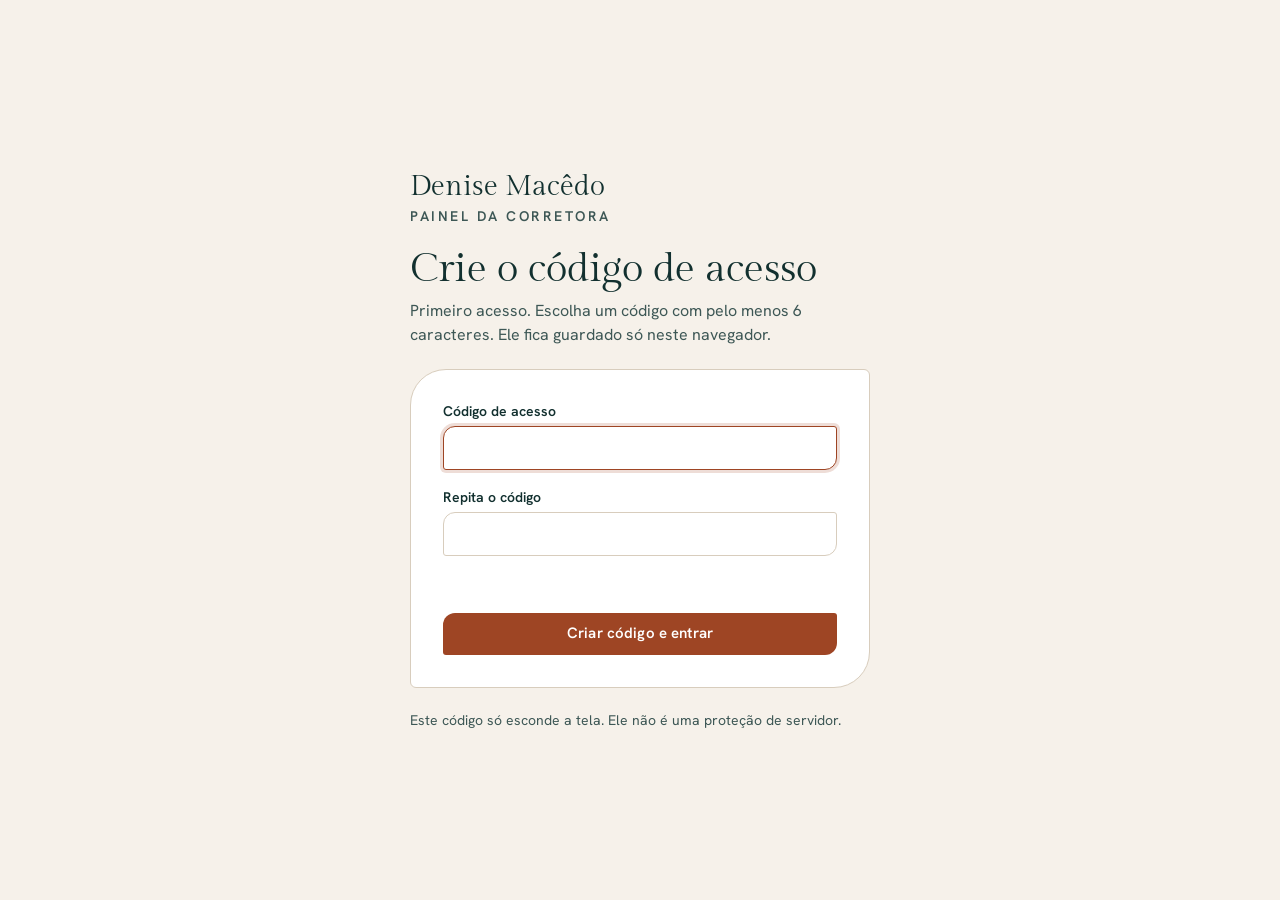
==== site/admin.html @ f6993346 "Landing page e painel da corretora Denise Macêdo (MVP) Landing page em HTML, CSS e JavaScript puros," ====
<!doctype html>
<html lang="pt-BR">
<head>
<meta charset="utf-8">
<meta name="viewport" content="width=device-width, initial-scale=1">
<title>Painel – Denise Macêdo</title>
<meta name="robots" content="noindex, nofollow">
<meta name="theme-color" content="#12302F">
<link rel="icon" href="data:image/svg+xml,%3Csvg xmlns='http://www.w3.org/2000/svg' viewBox='0 0 64 64'%3E%3Cpath d='M8 8h40a8 8 0 0 1 8 8v40H16a8 8 0 0 1-8-8z' fill='%239E4524'/%3E%3Cpath d='M22 44V20h10c8 0 12 4 12 12s-4 12-12 12z' fill='%23F6F1EA'/%3E%3C/svg%3E">
<link rel="preconnect" href="https://fonts.googleapis.com">
<link rel="preconnect" href="https://fonts.gstatic.com" crossorigin>
<link href="https://fonts.googleapis.com/css2?family=Gilda+Display&family=Hanken+Grotesk:wght@400;500;600;700&display=swap" rel="stylesheet">
<link rel="stylesheet" href="css/styles.css">
<link rel="stylesheet" href="css/admin.css">
</head>
<body class="admin">

<!-- Tela de acesso -->
<main class="acesso" id="acesso" hidden>
  <div class="acesso__in">
    <a class="marca" href="index.html" aria-label="Ir ao site"><b>Denise Macêdo</b><small>Painel da corretora</small></a>
    <div>
      <h1 id="acesso-titulo">Entrar no painel</h1>
      <p class="acesso__txt" id="acesso-texto" style="margin-top:8px">Digite o código de acesso para ver contatos, acessos e links.</p>
    </div>
    <form id="form-acesso" novalidate>
      <div class="campo">
        <label for="codigo">Código de acesso</label>
        <input class="ctl" id="codigo" type="password" autocomplete="current-password" required>
      </div>
      <div class="campo" id="campo-confirma" hidden>
        <label for="codigo2">Repita o código</label>
        <input class="ctl" id="codigo2" type="password" autocomplete="new-password">
      </div>
      <p class="erro-msg" id="acesso-erro" role="alert"></p>
      <button class="btn btn--marca" type="submit" id="acesso-btn">Entrar</button>
    </form>
    <small>Este código só esconde a tela. Ele não é uma proteção de servidor.</small>
  </div>
</main>

<!-- Painel -->
<div class="shell" id="app" hidden>
  <aside class="lateral">
    <a class="marca" href="index.html" aria-label="Ir ao site"><b>Denise Macêdo</b><small>Painel da corretora</small></a>

    <nav class="nav-admin" role="tablist" aria-label="Seções do painel">
      <button role="tab" id="tab-contatos" aria-controls="aba-contatos" aria-selected="true" type="button">
        <svg width="20" height="20" viewBox="0 0 24 24" fill="none" stroke="currentColor" stroke-width="2" stroke-linecap="round" stroke-linejoin="round" aria-hidden="true"><path d="M16 21v-2a4 4 0 0 0-4-4H6a4 4 0 0 0-4 4v2"/><circle cx="9" cy="7" r="4"/><path d="M22 21v-2a4 4 0 0 0-3-3.9"/><path d="M16 3.1a4 4 0 0 1 0 7.8"/></svg>
        <span>Contatos</span><span class="selo" id="selo-novos" hidden>0</span>
      </button>
      <button role="tab" id="tab-acessos" aria-controls="aba-acessos" aria-selected="false" tabindex="-1" type="button">
        <svg width="20" height="20" viewBox="0 0 24 24" fill="none" stroke="currentColor" stroke-width="2" stroke-linecap="round" stroke-linejoin="round" aria-hidden="true"><path d="M5 20V11"/><path d="M12 20V4"/><path d="M19 20v-6"/></svg>
        <span>Acessos</span>
      </button>
      <button role="tab" id="tab-links" aria-controls="aba-links" aria-selected="false" tabindex="-1" type="button">
        <svg width="20" height="20" viewBox="0 0 24 24" fill="none" stroke="currentColor" stroke-width="2" stroke-linecap="round" stroke-linejoin="round" aria-hidden="true"><path d="M10 13a5 5 0 0 0 7.5.5l3-3a5 5 0 0 0-7-7l-1.7 1.7"/><path d="M14 11a5 5 0 0 0-7.5-.5l-3 3a5 5 0 0 0 7 7l1.7-1.7"/></svg>
        <span>Links</span>
      </button>
    </nav>

    <div class="lateral__rodape">
      <a href="index.html">Ver o site</a>
      <button type="button" id="btn-sair">Sair</button>
    </div>
  </aside>

  <main class="principal">

    <!-- CONTATOS -->
    <div class="aba" id="aba-contatos" role="tabpanel" aria-labelledby="tab-contatos">
      <header class="pag-cab">
        <div>
          <h1>Contatos</h1>
          <p class="sub" id="ct-sub" aria-live="polite"></p>
        </div>
        <details class="menu-acoes">
          <summary class="btn btn--fantasma">Mais ações <svg width="16" height="16" viewBox="0 0 24 24" fill="none" stroke="currentColor" stroke-width="2.4" stroke-linecap="round" stroke-linejoin="round" aria-hidden="true"><path d="M6 9l6 6 6-6"/></svg></summary>
          <div class="menu-acoes__lista">
            <small>Levar os contatos</small>
            <button type="button" id="btn-csv">Exportar para planilha (CSV)</button>
            <button type="button" id="btn-json">Fazer backup (JSON)</button>
            <button type="button" id="btn-importar">Importar backup</button>
            <input type="file" id="arquivo" accept="application/json,.json" hidden>
            <hr>
            <small>Dados de exemplo</small>
            <button type="button" id="btn-exemplos">Carregar exemplos</button>
            <button type="button" id="btn-apagar-exemplos" hidden>Apagar exemplos</button>
            <hr>
            <button type="button" id="btn-limpar" class="perigo">Apagar todos os contatos</button>
          </div>
        </details>
      </header>

      <div class="atencao" id="atencao" hidden>
        <p id="atencao-texto"></p>
        <button class="btn btn--marca btn--mini" type="button" id="atencao-btn">Ver novos</button>
      </div>

      <div class="chips" id="chips" role="group" aria-label="Filtrar por status"></div>

      <div class="ferramentas">
        <input class="ctl busca" id="busca" type="search" placeholder="Buscar por nome ou WhatsApp" aria-label="Buscar contato">
        <select class="ctl" id="f-plano" aria-label="Filtrar por interesse"></select>
        <span class="total" id="total-lista" aria-live="polite"></span>
      </div>

      <section class="tabela" aria-label="Lista de contatos">
        <div class="tabela__cab" aria-hidden="true"><span>Contato</span><span>Interesse</span><span>Status</span><span>Recebido</span><span></span></div>
        <div id="lista"></div>
      </section>
    </div>

    <!-- ACESSOS -->
    <div class="aba" id="aba-acessos" role="tabpanel" aria-labelledby="tab-acessos" hidden>
      <header class="pag-cab">
        <div>
          <h1>Acessos</h1>
          <p class="sub">O que as pessoas fazem no site, sem identificar ninguém.</p>
        </div>
        <details class="menu-acoes">
          <summary class="btn btn--fantasma">Mais ações <svg width="16" height="16" viewBox="0 0 24 24" fill="none" stroke="currentColor" stroke-width="2.4" stroke-linecap="round" stroke-linejoin="round" aria-hidden="true"><path d="M6 9l6 6 6-6"/></svg></summary>
          <div class="menu-acoes__lista">
            <small>Dados de exemplo</small>
            <button type="button" id="ac-exemplos">Carregar exemplos (30 dias)</button>
            <button type="button" id="ac-apagar-exemplos" hidden>Apagar exemplos</button>
            <hr>
            <small>Neste aparelho</small>
            <button type="button" id="ac-notrack" aria-pressed="false"></button>
            <button type="button" id="ac-apagar" class="perigo">Apagar dados de acesso</button>
          </div>
        </details>
      </header>

      <div class="nota-lista" id="ac-aviso" hidden></div>

      <div class="segmentado" role="group" aria-label="Período">
        <button type="button" data-dias="1" aria-pressed="false">Hoje</button>
        <button type="button" data-dias="7" aria-pressed="false">7 dias</button>
        <button type="button" data-dias="30" aria-pressed="true">30 dias</button>
        <button type="button" data-dias="0" aria-pressed="false">Tudo</button>
      </div>

      <dl class="kpis" aria-label="Resumo de acessos">
        <div class="kpi"><dt>Visitas</dt><dd id="ac-visitas">0</dd><p class="kpi__nota" id="ac-visitas-nota"></p></div>
        <div class="kpi"><dt>Visitantes</dt><dd id="ac-unicos">0</dd><p class="kpi__nota" id="ac-unicos-nota"></p></div>
        <div class="kpi kpi--foco"><dt>Chegaram ao contato</dt><dd id="ac-conversao">0%</dd><p class="kpi__nota" id="ac-conversao-nota"></p></div>
        <div class="kpi"><dt>Cliques no WhatsApp</dt><dd id="ac-zap">0</dd><p class="kpi__nota" id="ac-zap-nota"></p></div>
      </dl>

      <section class="insights" aria-labelledby="h-insights">
        <h2 id="h-insights">O que os números dizem</h2>
        <p class="aviso-amostra" id="ac-amostra" hidden></p>
        <ol id="ac-insights"></ol>
      </section>

      <div class="grade-ac">
        <section class="bloco" aria-labelledby="h-prod"><h3 id="h-prod">Interesse por produto</h3><p class="nota">Cliques em “Pedir cotação” e pedidos pelo formulário.</p><div class="barras" id="ac-produtos"></div></section>
        <section class="bloco" aria-labelledby="h-func"><h3 id="h-func">Até onde as pessoas rolam</h3><p class="nota">Das visitas, quantas viram cada seção.</p><div class="barras" id="ac-funil"></div></section>
        <section class="bloco" aria-labelledby="h-bot"><h3 id="h-bot">Botões mais clicados</h3><div class="barras" id="ac-botoes"></div></section>
        <section class="bloco" aria-labelledby="h-faq"><h3 id="h-faq">Dúvidas mais abertas</h3><div class="barras" id="ac-faq"></div></section>
        <section class="bloco bloco--largo" aria-labelledby="h-camp"><h3 id="h-camp">Campanhas e links rastreados</h3><p class="nota">Visitas por link com <code>utm_campaign</code> (bio, stories, status…) e quantas chegaram ao contato.</p><div class="barras" id="ac-campanhas"></div></section>
        <section class="bloco" aria-labelledby="h-orig"><h3 id="h-orig">De onde vêm</h3><p class="nota">Visitas por origem e quantas chegaram ao contato.</p><div class="barras" id="ac-origem"></div></section>
        <section class="bloco" aria-labelledby="h-disp"><h3 id="h-disp">Aparelho</h3><div class="barras" id="ac-disp"></div></section>
        <section class="bloco bloco--largo" aria-labelledby="h-dia"><h3 id="h-dia">Visitas por dia</h3><div class="colunas" id="ac-dias" role="img" aria-label="Gráfico de visitas por dia"></div><div class="eixo" id="ac-dias-eixo"></div></section>
        <section class="bloco bloco--largo" aria-labelledby="h-hora"><h3 id="h-hora">Horário das visitas</h3><div class="colunas" id="ac-horas" role="img" aria-label="Gráfico de visitas por hora do dia"></div><div class="eixo"><span>0h</span><span>6h</span><span>12h</span><span>18h</span><span>23h</span></div></section>
      </div>

      <p class="rodape-nota">A medição é anônima: sem cookies, sem nome nem telefone. Guarda um código aleatório, o tipo de aparelho, a origem do acesso e os cliques. Quem ativa “Do Not Track” no navegador não é contado.</p>
    </div>

    <!-- LINKS -->
    <div class="aba" id="aba-links" role="tabpanel" aria-labelledby="tab-links" hidden>
      <header class="pag-cab">
        <div>
          <h1>Links rastreados</h1>
          <p class="sub" style="max-width:46em">Use estes links na bio do Instagram, nos stories, no status do WhatsApp, no Google e no cartão. A aba Acessos mostra de onde cada pessoa veio, e o contato do formulário ganha a origem (“via Instagram · bio”).</p>
        </div>
      </header>

      <section class="bloco" aria-labelledby="h-base">
        <h3 id="h-base">Endereço do site</h3>
        <div class="campo">
          <label class="sr-only" for="lk-base">Endereço do site</label>
          <input class="ctl" id="lk-base" type="url" inputmode="url" autocomplete="off" placeholder="https://seusite.com.br/">
          <span class="nota-campo" id="lk-base-erro" role="alert"></span>
        </div>
      </section>

      <section class="bloco" aria-labelledby="h-prontos">
        <h3 id="h-prontos">Links prontos</h3>
        <div class="lista-links" id="lk-prontos"></div>
      </section>

      <section class="bloco" aria-labelledby="h-custom">
        <h3 id="h-custom">Criar um link novo</h3>
        <div class="form-links">
          <div class="campo"><label for="lk-fonte">Onde vai divulgar</label>
            <select class="ctl" id="lk-fonte">
              <option value="instagram">Instagram</option><option value="whatsapp">WhatsApp</option><option value="google">Google</option>
              <option value="facebook">Facebook</option><option value="email">E-mail</option><option value="cartao">Cartão de visita</option><option value="__outro">Outro…</option>
            </select></div>
          <div class="campo" id="lk-outra-box" hidden><label for="lk-outra">Nome da origem</label><input class="ctl" id="lk-outra" type="text" maxlength="30" placeholder="ex.: tiktok"></div>
          <div class="campo"><label for="lk-meio">Tipo</label><input class="ctl" id="lk-meio" type="text" maxlength="30" placeholder="ex.: bio, stories, anuncio" value="bio"></div>
          <div class="campo"><label for="lk-campanha">Nome da campanha</label><input class="ctl" id="lk-campanha" type="text" maxlength="30" placeholder="ex.: dia-das-maes" value="minha-campanha"></div>
        </div>
        <div class="link-linha link-linha--saida">
          <input class="ctl" id="lk-saida" type="text" readonly aria-label="Link personalizado">
          <button class="btn btn--marca btn--mini" type="button" id="lk-copiar">Copiar</button>
        </div>
        <p class="nota">Só letras, números, hífen e sublinhado. O painel ajusta o resto sozinho.</p>
      </section>
    </div>

  </main>
</div>

<script src="js/config.js"></script>
<script src="js/admin-acessos.js" defer></script>
<script src="js/admin-links.js" defer></script>
<script src="js/admin.js" defer></script>
</body>
</html>
---- site/css/styles.css ----
/* ==========================================================================
   PLANO DE DESIGN (skill design-autoral), 3ª direção, paleta original
   Assunto: Denise Macêdo, corretora em Recife, especialista em plano de saúde.
   Público: mulheres e famílias que chegam do Instagram, pelo celular, e querem
            alguém de confiança para decidir. Tarefa única: chamar no WhatsApp.
   Identidade: cuidado com seriedade. Feminina sem ser infantil, firme sem ser fria.
   Detalhe só deste assunto: a pasta de apólice (índice de coberturas com o que
            eu "confiro", ficha da corretora com registro SUSEP).
   Motivo gráfico: a "folha", dois cantos opostos bem arredondados e dois quase
            retos. Aparece na foto, nos botões, na ficha e no formulário.
   Layout: texto grande à esquerda, foto em folha com contorno deslocado, índice
            em linhas, ficha tabular, FAQ em lista, seções escuras em verde-petróleo.
   Ousadia (um lugar só): a foto em folha com o contorno terracota deslocado.
   Cor:  paleta ORIGINAL do cliente (decisão dele, prevalece sobre a skill):
         --papel (creme), --tinta (verde-petróleo), --marca (terracota, única cor
         forte), --menta (apoio), --linha.
   Tipo: Gilda Display (display, serifada delicada e rara, só 400),
         Hanken Grotesk (texto e rótulos, humanista e macia).
   ========================================================================== */

:root {
  --papel: #F6F1EA;          /* fundo original */
  --papel-2: #EBE3D6;
  --tinta: #12302F;          /* verde-petróleo original */
  --tinta-2: #1C3E3C;
  --suave: #3D5755;
  --marca: #9E4524;          /* terracota original */
  --marca-escuro: #833819;
  --menta: #D3E5DF;          /* apoio claro (círculo/realces) */
  --menta-claro: #E3EFE9;
  --menta-texto: #A6CBC2;    /* texto de apoio sobre fundo escuro */
  --linha: #D8CDBD;
  --erro: #B3261E;
  --sobre-tinta: #CFE0DB;

  --display: 'Gilda Display', 'Georgia', serif;
  --texto: 'Hanken Grotesk', system-ui, sans-serif;

  --folha: 28px 4px;          /* raio-folha: cantos opostos */
  --px: clamp(20px, 5vw, 64px);
  --py: clamp(64px, 9vw, 120px);
  --max: 1240px;
  --header-h: 68px;
}

*, *::before, *::after { box-sizing: border-box; }
html { scroll-behavior: smooth; scroll-padding-top: calc(var(--header-h) + 8px); }
body {
  margin: 0; background: var(--papel); color: var(--tinta);
  font: 400 17px/1.65 var(--texto); -webkit-text-size-adjust: 100%; overflow-x: hidden;
}
h1, h2, h3, p, figure, blockquote, ul, dl, dd { margin: 0; padding: 0; }
ul { list-style: none; }
img { max-width: 100%; }
a { color: inherit; text-decoration: none; -webkit-tap-highlight-color: transparent; }
:focus-visible { outline: 3px solid var(--marca); outline-offset: 3px; }
.escuro :focus-visible, .contato :focus-visible, .linha-destaque :focus-visible { outline-color: var(--menta-texto); }
.sr-only { position: absolute; width: 1px; height: 1px; overflow: hidden; clip: rect(0 0 0 0); white-space: nowrap; }
.skip { position: absolute; left: 12px; top: -60px; z-index: 100; background: var(--tinta); color: #fff; padding: 10px 16px; }
.skip:focus { top: 12px; }
@media (prefers-reduced-motion: reduce) { html { scroll-behavior: auto; } * { transition: none !important; animation: none !important; } }

.wrap { max-width: var(--max); margin: 0 auto; padding-inline: var(--px); }
.rotulo { font: 600 12.5px/1.3 var(--texto); letter-spacing: .16em; text-transform: uppercase; color: var(--marca); }
.escuro .rotulo, .contato .rotulo { color: var(--menta-texto); }
.h2 { font: 400 clamp(32px, 4.4vw, 56px)/1.08 var(--display); letter-spacing: -.005em; text-wrap: balance; }
.marcador { background: linear-gradient(transparent 58%, var(--menta) 58% 92%, transparent 92%); padding-inline: .1em; color: var(--marca); }

/* ---------- Botões: raio-folha ---------- */
.btn {
  display: inline-flex; align-items: center; justify-content: center; gap: 10px;
  min-height: 54px; padding: 0 28px; border: 2px solid transparent; border-radius: var(--folha); /* borda inteira: 1,5px vira 1px ou 2px conforme o pixel */
  font: 600 16px/1.1 var(--texto); letter-spacing: .01em; cursor: pointer; text-align: center;
  position: relative; transition: background-color .2s, color .2s, box-shadow .2s;
}
/* Área de hover estável: cobre os cantos arredondados e a borda, que antes ficavam fora da área clicável e
   faziam o hover ligar e desligar com o mouse parado em certos pixels */
.btn::after { content: ''; position: absolute; inset: -3px; border-radius: 0; }
.btn--marca { background: var(--marca); color: #fff; }
@media (hover: hover) and (pointer: fine) { .btn--marca:hover { background-color: var(--marca-escuro); box-shadow: 0 8px 20px rgba(158,69,36,.3); } }
.btn:active { background-color: var(--marca-escuro); box-shadow: none; }
.btn--contorno { border-color: var(--marca); color: var(--marca); background-color: rgba(158, 69, 36, 0); }
.btn--contorno:active { color: #fff; }
@media (hover: hover) and (pointer: fine) { .btn--contorno:hover { background-color: var(--marca); color: #fff; } }
.btn--pequeno { min-height: 44px; padding: 0 20px; font-size: 15px; border-radius: 18px 3px; }
.contato .btn--marca, .barra-zap .btn--marca { box-shadow: none; }

/* ---------- Cabeçalho ---------- */
.topo { position: sticky; top: 0; z-index: 50; background: rgba(246,241,234,.96); backdrop-filter: blur(8px); border-bottom: 1px solid var(--linha); }
.topo__in { max-width: var(--max); margin: 0 auto; padding: 0 var(--px); min-height: var(--header-h); display: flex; align-items: center; justify-content: space-between; gap: 20px; }
.marca { display: flex; flex-direction: column; line-height: 1.05; }
.marca b { font: 400 25px var(--display); letter-spacing: 0; }
.marca small { font: 600 10.5px var(--texto); letter-spacing: .18em; text-transform: uppercase; color: var(--marca); margin-top: 4px; }
.menu { display: flex; align-items: center; gap: 28px; }
.menu__link { font: 500 15px var(--texto); color: var(--suave); padding: 8px 0; background: linear-gradient(var(--marca), var(--marca)) 0 100% / 0 1.5px no-repeat; transition: background-size .25s, color .2s; }
@media (hover: hover) and (pointer: fine) { .menu__link:hover { color: var(--marca); background-size: 100% 1.5px; } }

/* ---------- Hero ---------- */
.hero { display: grid; grid-template-columns: minmax(0, 7fr) minmax(0, 5fr); gap: 0 clamp(32px, 5vw, 80px); align-items: center; padding-top: clamp(40px, 6vw, 80px); padding-bottom: clamp(56px, 7vw, 96px); }
.hero__texto { display: flex; flex-direction: column; gap: 28px; }
.hero h1 { font: 400 clamp(40px, 5.6vw, 82px)/1.04 var(--display); letter-spacing: -.01em; text-wrap: balance; }
.hero__lead { font-size: 19px; line-height: 1.65; color: var(--suave); max-width: 33em; }
.hero__acoes { display: flex; flex-wrap: wrap; gap: 14px; }
.hero__nota { font: 500 14px/1.5 var(--texto); color: var(--suave); }
.hero__midia { position: relative; width: 100%; max-width: 470px; justify-self: end; padding: 0 22px 22px 0; }
.hero__midia::before { content: ''; position: absolute; inset: 22px 0 0 22px; border: 1.5px solid var(--marca); border-radius: 210px 10px; }
.hero__foto { position: relative; aspect-ratio: 4 / 5; background: var(--menta); border-radius: 210px 10px; overflow: hidden; }
.hero__foto img { display: block; width: 100%; height: 100%; object-fit: cover; object-position: center top; }
.carimbo { position: absolute; left: -24px; bottom: 54px; background: var(--marca); color: #fff; padding: 14px 20px; border-radius: 18px 3px; font: 600 11.5px/1.6 var(--texto); letter-spacing: .1em; text-transform: uppercase; max-width: 250px; box-shadow: 0 12px 26px rgba(18,48,47,.25); }
.carimbo b { display: block; color: var(--papel); font-weight: 600; }

/* ---------- Faixa de seguradoras ---------- */
.faixa { border-block: 1px solid var(--linha); background: var(--papel-2); }
.faixa__in { max-width: var(--max); margin: 0 auto; padding: 18px var(--px); display: flex; flex-wrap: wrap; align-items: baseline; gap: 8px 28px; }
.faixa .rotulo { color: var(--suave); }
.faixa ul { display: flex; flex-wrap: wrap; gap: 4px 0; font: 600 14px var(--texto); letter-spacing: .06em; color: var(--tinta); text-transform: uppercase; }
.faixa li + li::before { content: '·'; margin: 0 14px; color: var(--marca); font-weight: 700; }

/* ---------- Seções ---------- */
.secao { padding: var(--py) 0; }
.cab { display: grid; grid-template-columns: minmax(0, 5fr) minmax(0, 4fr); gap: 18px clamp(32px, 5vw, 80px); align-items: end; margin-bottom: clamp(36px, 5vw, 64px); }
.cab .rotulo { grid-column: 1 / -1; }
.cab p:not(.rotulo) { font-size: 18px; color: var(--suave); max-width: 30em; }

/* ---------- Índice de coberturas ---------- */
.indice { border-top: 1.5px solid var(--marca); }
.linha {
  display: grid; grid-template-columns: 150px minmax(0, 1.05fr) minmax(0, 1fr) 150px; gap: 10px clamp(20px, 3vw, 44px);
  align-items: start; padding: 32px 0; border-bottom: 1px solid var(--linha);
  position: relative; isolation: isolate;
}
/* Realce do hover: uma única camada (centro e bordas animam juntos, sem atraso nas laterais) */
.linha::before { content: ''; position: absolute; inset: 0 -20px; z-index: -1; background: var(--menta-claro); opacity: 0; transition: opacity .2s ease; pointer-events: none; }
@media (hover: hover) and (pointer: fine) { .linha:hover::before { opacity: 1; } }
.linha__tipo { font: 600 12px/1.5 var(--texto); letter-spacing: .16em; text-transform: uppercase; color: var(--marca); padding-top: 9px; }
.linha h3 { font: 400 clamp(23px, 2.4vw, 31px)/1.18 var(--display); text-wrap: balance; }
.linha__desc { color: var(--suave); }
.linha__confere { display: block; margin-top: 12px; font: 500 14.5px/1.5 var(--texto); color: var(--tinta); }
.linha__confere::before { content: 'Eu confiro: '; color: var(--marca); font-weight: 700; }
.linha__ir { justify-self: end; align-self: center; display: inline-flex; align-items: center; gap: 8px; font: 600 15px var(--texto); color: var(--marca); border-bottom: 1.5px solid var(--menta); padding-bottom: 2px; }
.linha__ir svg { transition: transform .2s; }
@media (hover: hover) and (pointer: fine) { .linha__ir:hover svg { transform: translateX(4px); } }

.linha-destaque { background: var(--tinta); color: var(--papel); margin-inline: calc(var(--px) * -1); padding: 44px var(--px); border-bottom: 0; border-radius: 0 56px 0 56px; transition: background .2s ease; }
.linha-destaque::before { display: none; }
@media (hover: hover) and (pointer: fine) { .linha-destaque:hover { background: var(--tinta-2); } }
.linha-destaque .linha__tipo { color: var(--menta-texto); }
.linha-destaque h3 { font-size: clamp(28px, 3.4vw, 44px); color: #fff; }
.linha-destaque .linha__desc { color: var(--sobre-tinta); }
.linha-destaque .linha__confere { color: var(--sobre-tinta); }
.linha-destaque .linha__confere::before { color: var(--menta-texto); }
.linha-destaque .linha__ir { color: #fff; border-bottom-color: var(--menta-texto); }
.especialidade { display: inline-block; margin-bottom: 14px; background: var(--marca); color: #fff; padding: 5px 14px; border-radius: 12px 2px; font: 700 11px var(--texto); letter-spacing: .14em; text-transform: uppercase; }
.indice .linha-destaque + .linha { border-top: 0; }

/* ---------- Como funciona ---------- */
.escuro { background: var(--tinta); color: var(--papel); }
.escuro .h2 { color: #fff; }
.passos { display: grid; grid-template-columns: repeat(3, minmax(0, 1fr)); border-top: 1.5px solid var(--menta-texto); }
.passo { padding: 34px clamp(20px, 3vw, 40px) 8px 0; }
.passo + .passo { padding-left: clamp(20px, 3vw, 40px); border-left: 1px solid var(--tinta-2); }
.passo__n { font: 600 12.5px var(--texto); letter-spacing: .16em; text-transform: uppercase; color: var(--menta-texto); }
.passo h3 { margin: 14px 0 12px; font: 400 clamp(24px, 2.4vw, 31px)/1.15 var(--display); color: #fff; }
.passo p { color: var(--sobre-tinta); }

/* ---------- Por que comigo + ficha ---------- */
.porque { display: grid; grid-template-columns: minmax(0, 6fr) minmax(0, 5fr); gap: clamp(40px, 6vw, 96px); align-items: start; }
.porque__lead { margin: 20px 0 8px; font-size: 18px; color: var(--suave); max-width: 32em; }
.motivos { margin-top: 24px; border-top: 1.5px solid var(--marca); }
.motivos li { padding: 20px 0; border-bottom: 1px solid var(--linha); }
.motivos strong { display: block; font: 400 23px/1.2 var(--display); margin-bottom: 4px; }
.motivos span { color: var(--suave); }

.ficha { background: var(--papel-2); border: 1.5px solid var(--marca); border-radius: 56px 6px; padding: clamp(26px, 3.4vw, 42px); position: sticky; top: calc(var(--header-h) + 24px); }
.ficha__titulo { display: flex; flex-wrap: wrap; justify-content: space-between; gap: 6px 12px; padding-bottom: 16px; border-bottom: 1px solid var(--marca); font: 600 12px var(--texto); letter-spacing: .16em; text-transform: uppercase; color: var(--marca); }
.ficha__titulo span:last-child { color: var(--suave); }
.ficha dl { display: grid; }
.ficha dl > div { display: grid; grid-template-columns: 120px minmax(0, 1fr); gap: 4px 16px; padding: 15px 0; border-bottom: 1px dashed var(--linha); }
.ficha dl > div:last-child { border-bottom: 0; }
.ficha dt { font: 600 11.5px/1.7 var(--texto); letter-spacing: .14em; text-transform: uppercase; color: var(--suave); }
.ficha dd { font: 600 16.5px/1.4 var(--texto); }

/* ---------- Depoimentos ---------- */
.depoimentos { background: var(--menta-claro); }
.depoimentos .h2 { margin-bottom: clamp(32px, 4vw, 56px); max-width: 14em; }
.falas { display: grid; grid-template-columns: repeat(3, minmax(0, 1fr)); gap: 0 clamp(24px, 4vw, 56px); }
.fala { border-top: 1.5px solid var(--marca); padding-top: 18px; }
.fala::before { content: '“'; display: block; font: 400 78px/.7 var(--display); color: var(--marca); margin-bottom: 10px; }
.fala blockquote { font: 400 20px/1.5 var(--display); }
.fala figcaption { margin-top: 18px; font: 600 12px var(--texto); letter-spacing: .12em; text-transform: uppercase; color: var(--suave); }

/* ---------- FAQ ---------- */
.duvidas { display: grid; grid-template-columns: minmax(0, 4fr) minmax(0, 7fr); gap: 24px clamp(32px, 6vw, 96px); align-items: start; }
.duvidas__cab { position: sticky; top: calc(var(--header-h) + 24px); display: flex; flex-direction: column; gap: 18px; }
.duvidas__cab p:not(.rotulo) { color: var(--suave); }
.faq { border-top: 1.5px solid var(--marca); }
.faq details { border-bottom: 1px solid var(--linha); }
.faq summary { display: flex; align-items: center; justify-content: space-between; gap: 20px; min-height: 64px; padding: 18px 0; cursor: pointer; list-style: none; font: 600 clamp(17px, 1.6vw, 19px)/1.35 var(--texto); }
.faq summary::-webkit-details-marker { display: none; }
@media (hover: hover) and (pointer: fine) { .faq summary:hover { color: var(--marca); } }
.faq__mais { flex: none; position: relative; width: 20px; height: 20px; }
.faq__mais::before, .faq__mais::after { content: ''; position: absolute; left: 0; top: 50%; width: 20px; height: 2px; background: var(--marca); transition: transform .25s; }
.faq__mais::after { transform: rotate(90deg); }
.faq details[open] .faq__mais::after { transform: rotate(0); }
.faq__resp { padding: 0 44px 24px 0; color: var(--suave); animation: entra .25s ease; }
@keyframes entra { from { opacity: 0; transform: translateY(-4px); } to { opacity: 1; transform: none; } }

/* ---------- Contato ---------- */
.contato { background: var(--tinta); color: var(--papel); padding: var(--py) 0; }
.contato__grade { display: grid; grid-template-columns: minmax(0, 6fr) minmax(0, 5fr); gap: clamp(36px, 6vw, 96px); align-items: start; }
.contato__texto { display: flex; flex-direction: column; gap: 22px; }
.contato .h2 { color: #fff; font-size: clamp(34px, 4.8vw, 64px); }
.contato__texto > p { font-size: 18px; color: var(--sobre-tinta); max-width: 28em; }
.contato__texto .btn { align-self: flex-start; }
.contato__dados { font: 500 15px/1.8 var(--texto); color: var(--sobre-tinta); }
.form { display: flex; flex-direction: column; gap: 18px; background: var(--papel); color: var(--tinta); padding: clamp(26px, 3.5vw, 42px); border-radius: 56px 6px; }
.form__titulo { font: 400 26px/1.1 var(--display); }
.campo { display: flex; flex-direction: column; gap: 6px; }
.campo label { font: 600 12px var(--texto); letter-spacing: .14em; text-transform: uppercase; color: var(--suave); }
.campo input, .campo select { min-height: 52px; padding: 0 16px; border: 1.5px solid var(--linha); border-radius: 14px 3px; background: #fff; color: var(--tinta); font: 500 17px var(--texto); transition: border-color .2s, box-shadow .2s; }
.campo input::placeholder { color: #5B7572; }
.campo input:focus, .campo select:focus { outline: none; border-color: var(--marca); box-shadow: 0 0 0 3px rgba(158,69,36,.18); }
.campo [aria-invalid="true"] { border-color: var(--erro); background: #FBEDEB; }
.form .btn { width: 100%; }
.form__nota { font-size: 13.5px; line-height: 1.55; color: var(--suave); }
.form__nota a { color: var(--marca); text-decoration: underline; text-underline-offset: 2px; }

/* ---------- Rodapé ---------- */
.rodape { background: var(--tinta); color: var(--sobre-tinta); border-top: 1px solid var(--tinta-2); padding: 36px 0 44px; }
.rodape__in { max-width: var(--max); margin: 0 auto; padding-inline: var(--px); display: flex; flex-wrap: wrap; justify-content: space-between; gap: 20px 48px; }
.rodape b { display: block; font: 400 24px var(--display); color: #fff; margin-bottom: 6px; }
.rodape small { font: 500 13.5px/1.7 var(--texto); }
.rodape nav { display: flex; flex-wrap: wrap; gap: 6px 26px; }
.rodape nav a { font-size: 15px; padding: 8px 0; border-bottom: 1.5px solid transparent; }
@media (hover: hover) and (pointer: fine) { .rodape nav a:hover { border-bottom-color: var(--menta-texto); color: #fff; } }

/* ---------- Barra fixa de WhatsApp (celular) ---------- */
.barra-zap { display: none; position: fixed; inset: auto 0 0 0; z-index: 60; padding: 10px 16px calc(10px + env(safe-area-inset-bottom)); background: rgba(246,241,234,.97); border-top: 1px solid var(--linha); transform: translateY(110%); transition: transform .3s; }
.barra-zap.is-visible { transform: none; }
.barra-zap .btn { width: 100%; }

/* ---------- Tablet e celular ---------- */
@media (max-width: 960px) {
  .hero { grid-template-columns: minmax(0, 1fr); }
  .hero__midia { order: -1; max-width: 330px; justify-self: center; margin-inline: auto; margin-bottom: 36px; }
  .cab, .porque, .duvidas, .contato__grade { grid-template-columns: minmax(0, 1fr); }
  .ficha, .duvidas__cab { position: static; }
  .passos { grid-template-columns: minmax(0, 1fr); }
  .passo, .passo + .passo { padding: 26px 0 8px; border-left: 0; }
  .passo + .passo { border-top: 1px solid var(--tinta-2); }
  .falas { grid-template-columns: minmax(0, 1fr); gap: 36px; }
  .linha { grid-template-columns: minmax(0, 1fr); gap: 8px; padding: 26px 0; }
  .linha__tipo { padding-top: 0; }
  .linha__ir { justify-self: start; margin-top: 10px; }
  .linha::before { display: none; }
  .linha-destaque, .linha-destaque:hover { padding: 34px var(--px); border-radius: 0 40px 0 40px; background: var(--tinta); }
}
@media (max-width: 767px) {
  :root { --header-h: 60px; }
  body { padding-bottom: 78px; font-size: 16.5px; }
  .menu__link { display: none; }
  .barra-zap { display: block; }
  .hero__acoes .btn { width: 100%; }
  .carimbo { left: 8px; bottom: 44px; max-width: 220px; }
  .hero__midia { max-width: 300px; }
  .hero__foto, .hero__midia::before { border-radius: 150px 8px; }
  .ficha, .form { border-radius: 40px 6px; }
}
@media (max-width: 420px) {
  .ficha dl > div { grid-template-columns: minmax(0, 1fr); }
  .btn { padding-inline: 18px; }
}

/* ---------- Avisos de demonstração (MVP) ---------- */
.demo-nota { margin-top: 28px; font: 500 13.5px/1.5 var(--texto); color: var(--suave); }
.rodape .demo-nota { margin-top: 10px; color: var(--menta-texto); }
---- site/css/admin.css ----
/* ==========================================================================
   PAINEL DA CORRETORA: interface de trabalho (skill design-autoral)
   Mesma marca do site, mas calma e legível: texto em Hanken, sem caixa-alta em
   excesso, números em Gilda só nos destaques, cor forte só no que pede ação.
   Layout: menu lateral escuro (barra de abas no celular), conteúdo em painéis
   claros, tabela de contatos com detalhes expansíveis, filtros com contagem.
   Motivo: a "folha" (cantos opostos arredondados) nos controles e painéis.
   ========================================================================== */

body.admin { padding-bottom: 0; font-size: 16px; line-height: 1.5; background: var(--papel); }
.admin [hidden] { display: none !important; }
.admin h1, .admin h2, .admin h3, .admin p { margin: 0; }

/* ---------- Controles ---------- */
.admin .ctl { min-height: 44px; padding: 0 14px; border: 1.5px solid var(--linha); border-radius: 12px 3px; background: #fff; color: var(--tinta); font: 500 15.5px var(--texto); max-width: 100%; transition: border-color .15s, box-shadow .15s; }
.admin .ctl:focus { outline: none; border-color: var(--marca); box-shadow: 0 0 0 3px rgba(158,69,36,.18); }
.admin textarea.ctl { padding: 12px 14px; min-height: 96px; width: 100%; resize: vertical; line-height: 1.5; }
.admin .campo label { font: 600 14px var(--texto); letter-spacing: 0; text-transform: none; color: var(--tinta); }
.admin .btn { min-height: 42px; padding: 0 18px; font-size: 15px; border-radius: 12px 3px; }
.admin .btn--marca { background: var(--marca); color: #fff; box-shadow: none; }
.admin .btn--fantasma { border: 1.5px solid var(--linha); color: var(--tinta); background: #fff; }
.admin .btn--perigo { border: 1.5px solid #E3B8B3; color: var(--erro); background: #fff; }
.admin .btn[disabled] { opacity: .45; cursor: not-allowed; }
.admin .btn--mini { min-height: 38px; padding: 0 14px; font-size: 14.5px; }
@media (hover: hover) and (pointer: fine) {
  .admin .btn--fantasma:hover { border-color: var(--marca); color: var(--marca); background: #fff; }
  .admin .btn--perigo:hover { background: var(--erro); border-color: var(--erro); color: #fff; }
}

/* ---------- Acesso ---------- */
.acesso { min-height: 100vh; display: grid; place-items: center; padding: 24px var(--px); }
.acesso__in { width: min(460px, 100%); display: flex; flex-direction: column; gap: 22px; }
.acesso .marca b { font-size: 28px; }
.acesso h1 { font: 400 clamp(30px, 5vw, 40px)/1.1 var(--display); }
.acesso__txt { color: var(--suave); }
.acesso form { display: flex; flex-direction: column; gap: 18px; background: #fff; padding: clamp(22px, 4vw, 32px); border: 1px solid var(--linha); border-radius: 36px 6px; }
.erro-msg { color: var(--erro); font-weight: 600; font-size: 15px; min-height: 1.4em; }
.acesso small { color: var(--suave); font-size: 14px; }

/* ---------- Estrutura ---------- */
.shell { display: grid; grid-template-columns: 260px minmax(0, 1fr); min-height: 100vh; }
.lateral { position: sticky; top: 0; height: 100vh; background: var(--tinta); color: var(--sobre-tinta); display: flex; flex-direction: column; gap: 28px; padding: 26px 16px 20px; }
.lateral .marca { padding-inline: 10px; }
.lateral .marca b { color: #fff; font-size: 24px; }
.lateral .marca small { color: var(--menta-texto); }
.nav-admin { display: flex; flex-direction: column; gap: 4px; }
.nav-admin button { appearance: none; border: 0; background: transparent; color: var(--sobre-tinta); display: flex; align-items: center; gap: 12px; width: 100%; padding: 12px 14px; border-radius: 14px 3px; font: 600 15.5px var(--texto); text-align: left; cursor: pointer; transition: background .15s, color .15s; }
.nav-admin svg { flex: none; }
.nav-admin button[aria-selected="true"] { background: var(--tinta-2); color: #fff; }
@media (hover: hover) and (pointer: fine) { .nav-admin button:hover { background: rgba(255,255,255,.07); color: #fff; } .nav-admin button[aria-selected="true"]:hover { background: var(--tinta-2); } }
.nav-admin :focus-visible { outline-color: var(--menta-texto); }
.selo { margin-left: auto; min-width: 24px; padding: 1px 8px; border-radius: 10px 2px; background: var(--marca); color: #fff; font: 700 13px/1.5 var(--texto); text-align: center; font-variant-numeric: tabular-nums; }
.lateral__rodape { margin-top: auto; display: flex; flex-direction: column; gap: 2px; border-top: 1px solid var(--tinta-2); padding-top: 14px; }
.lateral__rodape a, .lateral__rodape button { appearance: none; border: 0; background: transparent; color: var(--sobre-tinta); font: 500 15px var(--texto); text-align: left; padding: 10px 14px; border-radius: 10px 2px; cursor: pointer; }
@media (hover: hover) and (pointer: fine) { .lateral__rodape a:hover, .lateral__rodape button:hover { color: #fff; background: rgba(255,255,255,.07); } }
.lateral__rodape :focus-visible { outline-color: var(--menta-texto); }

.principal { padding: clamp(24px, 3.5vw, 44px) clamp(16px, 4vw, 48px) 72px; min-width: 0; max-width: 1240px; width: 100%; }
.aba { display: flex; flex-direction: column; gap: 22px; }
.pag-cab { display: flex; flex-wrap: wrap; align-items: flex-end; justify-content: space-between; gap: 14px 24px; }
.pag-cab h1 { font: 400 clamp(32px, 4vw, 44px)/1.1 var(--display); }
.pag-cab .sub { margin-top: 6px; color: var(--suave); font-size: 16px; }

/* ---------- Menu "Mais ações" ---------- */
.menu-acoes { position: relative; }
.menu-acoes summary { list-style: none; cursor: pointer; display: inline-flex; align-items: center; gap: 8px; }
.menu-acoes summary::-webkit-details-marker { display: none; }
.menu-acoes[open] summary { border-color: var(--marca); color: var(--marca); }
.menu-acoes__lista { position: absolute; right: 0; top: calc(100% + 8px); z-index: 30; min-width: 270px; background: #fff; border: 1px solid var(--linha); border-radius: 16px 4px; box-shadow: 0 16px 40px rgba(18,48,47,.16); padding: 6px; display: flex; flex-direction: column; }
.menu-acoes__lista button { appearance: none; border: 0; background: transparent; text-align: left; padding: 11px 14px; border-radius: 10px 2px; font: 500 15px var(--texto); color: var(--tinta); cursor: pointer; }
.menu-acoes__lista .perigo { color: var(--erro); }
.menu-acoes__lista hr { border: 0; border-top: 1px solid var(--linha); margin: 6px 4px; }
.menu-acoes__lista small { display: block; padding: 8px 14px 2px; font: 600 12.5px var(--texto); color: var(--suave); }
@media (hover: hover) and (pointer: fine) { .menu-acoes__lista button:hover { background: var(--papel-2); } .menu-acoes__lista .perigo:hover { background: #FBEDEB; } }

/* ---------- Contatos ---------- */
.atencao { display: flex; flex-wrap: wrap; align-items: center; gap: 10px 18px; padding: 14px 18px; background: #FBEFE9; border: 1px solid #E8C9BA; border-radius: 16px 4px; }
.atencao p { flex: 1 1 280px; font-size: 16px; }
.atencao b { color: var(--marca); }
.chips { display: flex; flex-wrap: wrap; gap: 8px; }
.chip { appearance: none; display: inline-flex; align-items: center; gap: 8px; min-height: 40px; padding: 0 14px; border: 1.5px solid var(--linha); background: #fff; border-radius: 12px 3px; font: 600 14.5px var(--texto); color: var(--tinta); cursor: pointer; transition: background .15s, border-color .15s; }
.chip i { width: 9px; height: 9px; border-radius: 50%; background: var(--cor, var(--linha)); }
.chip b { font-weight: 700; color: var(--suave); font-variant-numeric: tabular-nums; }
.chip[aria-pressed="true"] { background: var(--tinta); border-color: var(--tinta); color: #fff; }
.chip[aria-pressed="true"] b { color: var(--menta-texto); }
@media (hover: hover) and (pointer: fine) { .chip:hover { border-color: var(--marca); } .chip[aria-pressed="true"]:hover { border-color: var(--tinta); } }
.ferramentas { display: flex; flex-wrap: wrap; gap: 10px 12px; align-items: center; }
.ferramentas .busca { flex: 1 1 260px; min-width: 0; }
.ferramentas .total { margin-left: auto; color: var(--suave); font-size: 14.5px; font-variant-numeric: tabular-nums; }

.tabela { container-type: inline-size; --cols: minmax(0, 2.4fr) minmax(0, 1.2fr) 178px 92px auto; background: #fff; border: 1px solid var(--linha); border-radius: 20px 4px; overflow: hidden; }
.tabela__cab { display: grid; grid-template-columns: var(--cols); gap: 16px; padding: 12px 20px; background: var(--papel-2); font: 600 13.5px var(--texto); color: var(--suave); }
.tabela__cab span:last-child { min-width: 196px; }
.lead { border-top: 1px solid var(--linha); }
.tabela__cab + .lead, #lista > .lead:first-child { border-top: 0; }
.lead__principal { display: grid; grid-template-columns: var(--cols); gap: 12px 16px; align-items: center; padding: 14px 20px; }
@media (hover: hover) and (pointer: fine) { .lead__principal:hover { background: #FBF8F3; } }
.lead__quem { display: flex; align-items: center; gap: 14px; min-width: 0; }
.ini { flex: none; width: 42px; height: 42px; display: grid; place-items: center; border-radius: 16px 3px; background: var(--menta-claro); color: var(--tinta); font: 700 14.5px var(--texto); }
.lead[data-novo="1"] .ini { background: var(--marca); color: #fff; }
.lead__nome { font: 600 16.5px/1.3 var(--texto); overflow-wrap: anywhere; }
.lead[data-novo="1"] .lead__nome { font-weight: 700; }
.lead__sub { color: var(--suave); font-size: 14.5px; line-height: 1.4; overflow-wrap: anywhere; font-variant-numeric: tabular-nums; }
.lead__plano { font-size: 15.5px; }
.lead__quando { color: var(--suave); font-size: 14.5px; white-space: nowrap; font-variant-numeric: tabular-nums; }
.estado { display: flex; align-items: center; gap: 8px; }
.estado i { flex: none; width: 10px; height: 10px; border-radius: 50%; background: var(--cor, var(--linha)); }
.estado select { flex: 1; min-width: 0; min-height: 38px; padding: 0 10px; font-weight: 600; font-size: 14.5px; }
.lead__acoes { display: flex; gap: 8px; justify-content: flex-end; min-width: 196px; }
.btn-zap { gap: 8px; }
.btn-det[aria-expanded="true"] { background: var(--papel-2); border-color: var(--tinta); }
.btn-det svg { transition: transform .2s; }
.btn-det[aria-expanded="true"] svg { transform: rotate(180deg); }
.lead__detalhe { display: grid; grid-template-columns: minmax(0, 1.5fr) minmax(0, 1fr); gap: 20px 28px; padding: 4px 20px 22px 76px; }
.lead__detalhe label { display: block; font: 600 14px var(--texto); margin-bottom: 6px; }
.lead__detalhe dl { display: grid; gap: 10px; align-content: start; }
.lead__detalhe dt { font: 600 13px var(--texto); color: var(--suave); }
.lead__detalhe dd { font-size: 15.5px; overflow-wrap: anywhere; }
.lead__fim { grid-column: 1 / -1; display: flex; flex-wrap: wrap; gap: 8px; }
.vazio { padding: 56px 24px; text-align: center; color: var(--suave); }
.vazio h2 { font: 400 28px var(--display); color: var(--tinta); margin-bottom: 8px; }
.vazio p { max-width: 34em; margin-inline: auto; }

@container (max-width: 800px) {
  .tabela__cab { display: none; }
  .lead__principal { grid-template-columns: minmax(0, 1fr) auto; grid-template-areas: "quem quem" "plano quando" "status acoes"; gap: 10px 14px; padding: 16px; }
  .lead__quem { grid-area: quem; }
  .lead__plano { grid-area: plano; }
  .lead__quando { grid-area: quando; text-align: right; }
  .estado { grid-area: status; }
  .lead__acoes { grid-area: acoes; min-width: 0; }
  .lead__detalhe { grid-template-columns: minmax(0, 1fr); padding: 2px 16px 20px; }
}

/* ---------- Acessos ---------- */
.segmentado { display: inline-flex; background: #fff; border: 1.5px solid var(--linha); border-radius: 12px 3px; padding: 3px; gap: 2px; }
.segmentado button { appearance: none; border: 0; background: transparent; min-height: 36px; padding: 0 16px; border-radius: 9px 2px; font: 600 14.5px var(--texto); color: var(--suave); cursor: pointer; }
.segmentado button[aria-pressed="true"] { background: var(--tinta); color: #fff; }
@media (hover: hover) and (pointer: fine) { .segmentado button:hover { color: var(--marca); } .segmentado button[aria-pressed="true"]:hover { color: #fff; } }
.nota-lista { background: var(--menta-claro); border: 1px solid #C6DBD3; border-radius: 14px 3px; padding: 12px 16px; font-size: 15px; }
.kpis { display: grid; grid-template-columns: repeat(4, minmax(0, 1fr)); gap: 14px; }
.kpi { background: #fff; border: 1px solid var(--linha); border-radius: 18px 4px; padding: 18px 20px; display: flex; flex-direction: column; gap: 4px; min-width: 0; }
.kpi dt { font: 600 14.5px var(--texto); color: var(--suave); }
.kpi dd { font: 400 clamp(36px, 4vw, 46px)/1.1 var(--display); font-variant-numeric: tabular-nums; }
.kpi--foco dd { color: var(--marca); }
.kpi__nota { font-size: 14px; line-height: 1.45; color: var(--suave); }
.delta { font-weight: 700; white-space: nowrap; }
.delta--up { color: #1F6B42; } .delta--down { color: var(--erro); } .delta--igual { color: var(--suave); }
.insights { background: var(--tinta); color: var(--papel); padding: clamp(22px, 3vw, 34px); border-radius: 0 44px 0 44px; display: flex; flex-direction: column; gap: 14px; }
.insights h2 { font: 400 clamp(26px, 3vw, 32px)/1.1 var(--display); color: #fff; }
.insights .aviso-amostra { font: 600 14px/1.5 var(--texto); color: var(--menta-texto); }
.insights ol { display: flex; flex-direction: column; gap: 12px; padding-left: 22px; }
.insights li { color: var(--sobre-tinta); font-size: 16.5px; line-height: 1.55; padding-left: 4px; }
.insights li::marker { color: var(--menta-texto); font-weight: 700; }
.insights li b { color: #fff; }
.grade-ac { display: grid; grid-template-columns: repeat(2, minmax(0, 1fr)); gap: 14px; }
.bloco { background: #fff; border: 1px solid var(--linha); border-radius: 18px 4px; padding: 20px 22px 22px; display: flex; flex-direction: column; gap: 14px; min-width: 0; }
.bloco--largo { grid-column: 1 / -1; }
.bloco h3 { font: 700 17px/1.25 var(--texto); }
.bloco .nota { font: 400 14.5px/1.5 var(--texto); color: var(--suave); margin-top: -8px; }
.barras { display: flex; flex-direction: column; gap: 13px; }
.barra-linha { display: grid; grid-template-columns: minmax(0, 1fr) auto; gap: 5px 12px; align-items: baseline; }
.barra-linha .rot { font: 500 15px/1.35 var(--texto); overflow-wrap: anywhere; }
.barra-linha .val { font: 700 15px var(--texto); font-variant-numeric: tabular-nums; text-align: right; }
.barra-linha .val small { display: block; font: 500 13px/1.3 var(--texto); color: var(--suave); margin: 0; }
.trilho { grid-column: 1 / -1; height: 8px; background: var(--papel-2); border-radius: 5px 1px; overflow: hidden; }
.trilho i { display: block; height: 100%; width: var(--p, 0%); background: var(--marca); border-radius: 5px 1px; }
.colunas { display: flex; align-items: flex-end; gap: 3px; height: 150px; border-bottom: 1.5px solid var(--tinta); }
.colunas span { flex: 1 1 0; min-width: 0; background: var(--marca); min-height: 2px; height: var(--h, 0%); border-radius: 3px 3px 0 0; opacity: .85; }
.colunas span.pico { background: var(--tinta); opacity: 1; }
.eixo { display: flex; justify-content: space-between; font: 500 13px var(--texto); color: var(--suave); }
.sem-dados { color: var(--suave); font-size: 15px; }
.rodape-nota { font-size: 14px; line-height: 1.55; color: var(--suave); max-width: 52em; }

/* ---------- Links ---------- */
.painel-links { display: flex; flex-direction: column; gap: 14px; }
.lista-links { display: flex; flex-direction: column; }
.link-linha { display: grid; grid-template-columns: minmax(0, 230px) minmax(0, 1fr) auto; gap: 8px 16px; align-items: center; padding: 14px 0; border-top: 1px solid var(--linha); }
.link-linha:first-child { border-top: 0; padding-top: 4px; }
.link-linha--saida { grid-template-columns: minmax(0, 1fr) auto; border: 0; padding: 0; }
.link-linha .rot b { display: block; font: 600 15.5px var(--texto); }
.link-linha .rot span { font: 400 14px var(--texto); color: var(--suave); }
.link-linha input { font-size: 14px; text-overflow: ellipsis; }
.form-links { display: grid; grid-template-columns: repeat(auto-fit, minmax(min(210px, 100%), 1fr)); gap: 16px; }
.nota-campo { color: var(--erro); font-weight: 600; font-size: 14px; min-height: 1.3em; }
.bloco code { background: var(--papel-2); padding: 1px 6px; border-radius: 6px 1px; font-size: 13.5px; }

/* ---------- Aviso (toast) ---------- */
.aviso-toast { position: fixed; left: 50%; bottom: 24px; transform: translateX(-50%); background: var(--tinta); color: #fff; padding: 12px 20px; border-radius: 14px 3px; font-weight: 600; z-index: 90; max-width: calc(100vw - 32px); box-shadow: 0 10px 30px rgba(0,0,0,.25); }

/* ---------- Telas menores ---------- */
@media (max-width: 1000px) {
  .kpis { grid-template-columns: repeat(2, minmax(0, 1fr)); }
  .grade-ac { grid-template-columns: minmax(0, 1fr); }
}
@media (max-width: 900px) {
  .shell { grid-template-columns: minmax(0, 1fr); }
  .lateral { position: sticky; top: 0; z-index: 40; height: auto; flex-direction: row; align-items: center; justify-content: space-between; gap: 12px; padding: 10px 16px; }
  .lateral .marca { padding: 0; }
  .lateral .marca b { font-size: 21px; }
  .lateral .marca small { display: none; }
  .lateral__rodape { margin: 0; flex-direction: row; border: 0; padding: 0; }
  .lateral__rodape a, .lateral__rodape button { padding: 8px 10px; font-size: 14.5px; }
  .nav-admin { position: fixed; inset: auto 0 0 0; z-index: 60; flex-direction: row; gap: 0; background: var(--tinta); border-top: 1px solid var(--tinta-2); padding: 6px 8px calc(6px + env(safe-area-inset-bottom)); }
  .nav-admin button { flex: 1 1 0; flex-direction: column; gap: 3px; padding: 8px 4px; font-size: 13px; text-align: center; justify-content: center; position: relative; }
  .nav-admin .selo { position: absolute; top: 2px; left: calc(50% + 6px); margin: 0; min-width: 20px; font-size: 11.5px; padding: 0 5px; }
  .principal { padding-bottom: 96px; }
  .aviso-toast { bottom: 84px; }
  .menu-acoes__lista { right: auto; left: 0; }
}
@media (max-width: 560px) {
  .kpis { gap: 10px; }
  .kpi { padding: 14px 14px; }
  .chips { flex-wrap: nowrap; overflow-x: auto; margin-inline: -16px; padding: 2px 16px 6px; scrollbar-width: none; }
  .chips::-webkit-scrollbar { display: none; }
  .chip { flex: none; }
  .ferramentas .ctl { flex: 1 1 100%; }
  .ferramentas .total { margin-left: 0; }
  .link-linha { grid-template-columns: minmax(0, 1fr) auto; }
  .link-linha .rot { grid-column: 1 / -1; }
  .pag-cab { align-items: flex-start; }
}
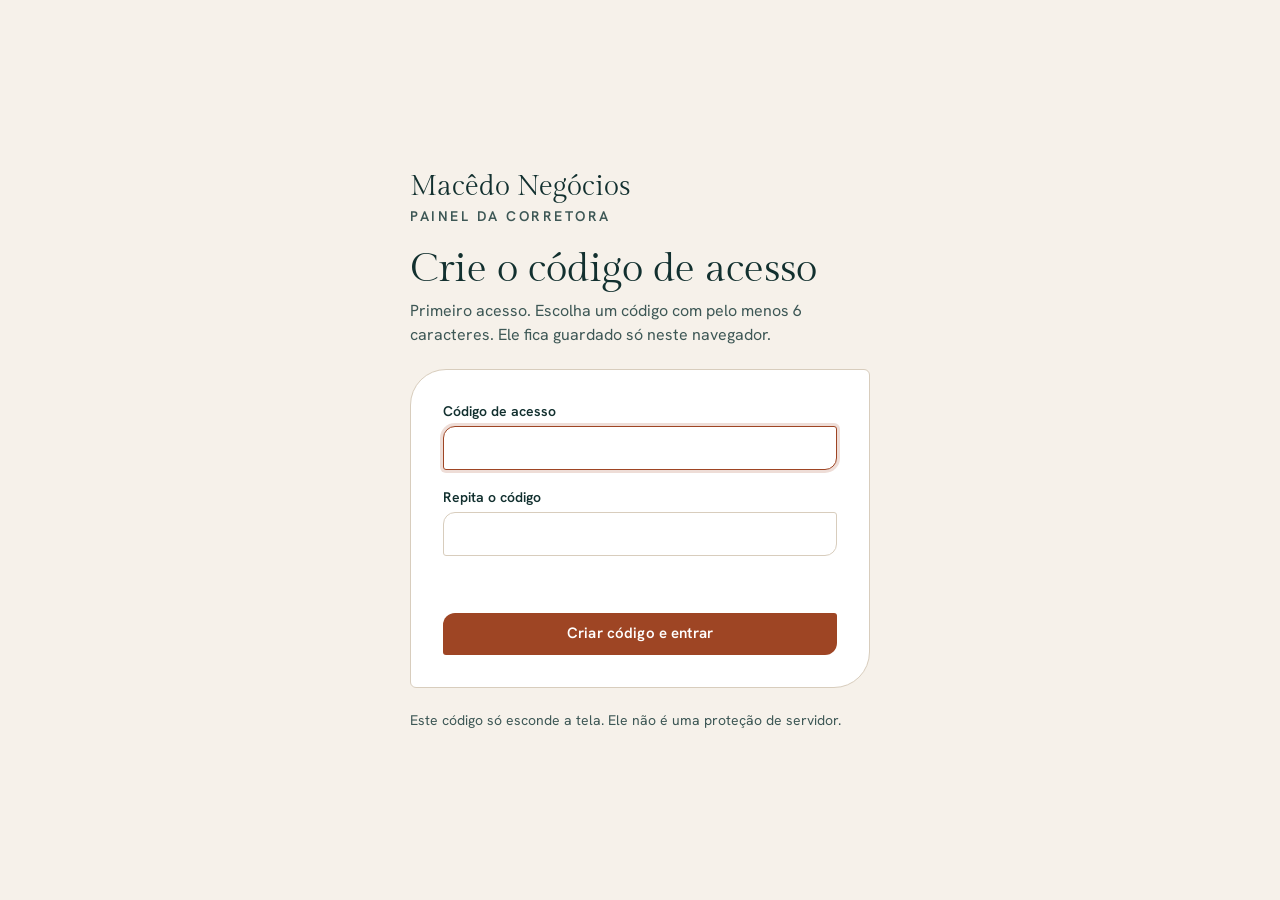
==== commit 4220dea3: "Marca "Macêdo Negócios" e selo premium no painel - Logo, títulos, og:title e rodapé passam a usar "M" ====
--- a/site/admin.html
+++ b/site/admin.html
@@ -3,7 +3,7 @@
 <head>
 <meta charset="utf-8">
 <meta name="viewport" content="width=device-width, initial-scale=1">
-<title>Painel – Denise Macêdo</title>
+<title>Painel – Macêdo Negócios</title>
 <meta name="robots" content="noindex, nofollow">
 <meta name="theme-color" content="#12302F">
 <link rel="icon" href="data:image/svg+xml,%3Csvg xmlns='http://www.w3.org/2000/svg' viewBox='0 0 64 64'%3E%3Cpath d='M8 8h40a8 8 0 0 1 8 8v40H16a8 8 0 0 1-8-8z' fill='%239E4524'/%3E%3Cpath d='M22 44V20h10c8 0 12 4 12 12s-4 12-12 12z' fill='%23F6F1EA'/%3E%3C/svg%3E">
@@ -18,7 +18,7 @@
 <!-- Tela de acesso -->
 <main class="acesso" id="acesso" hidden>
   <div class="acesso__in">
-    <a class="marca" href="index.html" aria-label="Ir ao site"><b>Denise Macêdo</b><small>Painel da corretora</small></a>
+    <a class="marca" href="index.html" aria-label="Ir ao site"><b>Macêdo Negócios</b><small>Painel da corretora</small></a>
     <div>
       <h1 id="acesso-titulo">Entrar no painel</h1>
       <p class="acesso__txt" id="acesso-texto" style="margin-top:8px">Digite o código de acesso para ver contatos, acessos e links.</p>
@@ -42,7 +42,7 @@
 <!-- Painel -->
 <div class="shell" id="app" hidden>
   <aside class="lateral">
-    <a class="marca" href="index.html" aria-label="Ir ao site"><b>Denise Macêdo</b><small>Painel da corretora</small></a>
+    <a class="marca" href="index.html" aria-label="Ir ao site"><b>Macêdo Negócios</b><small>Painel da corretora</small></a>
 
     <nav class="nav-admin" role="tablist" aria-label="Seções do painel">
       <button role="tab" id="tab-contatos" aria-controls="aba-contatos" aria-selected="true" type="button">
@@ -50,12 +50,12 @@
         <span>Contatos</span><span class="selo" id="selo-novos" hidden>0</span>
       </button>
       <button role="tab" id="tab-acessos" aria-controls="aba-acessos" aria-selected="false" tabindex="-1" type="button">
-        <svg width="20" height="20" viewBox="0 0 24 24" fill="none" stroke="currentColor" stroke-width="2" stroke-linecap="round" stroke-linejoin="round" aria-hidden="true"><path d="M5 20V11"/><path d="M12 20V4"/><path d="M19 20v-6"/></svg>
-        <span>Acessos</span>
+        <span class="icone"><svg width="20" height="20" viewBox="0 0 24 24" fill="none" stroke="currentColor" stroke-width="2" stroke-linecap="round" stroke-linejoin="round" aria-hidden="true"><path d="M5 20V11"/><path d="M12 20V4"/><path d="M19 20v-6"/></svg><span class="premium" title="Funcionalidade premium"><svg width="10" height="10" viewBox="0 0 24 24" aria-hidden="true"><path fill="currentColor" d="M12 2.5l2.9 6.1 6.6.8-4.9 4.6 1.3 6.6L12 17.3l-5.9 3.3 1.3-6.6-4.9-4.6 6.6-.8z"/></svg></span></span>
+        <span>Acessos<span class="sr-only"> (premium)</span></span>
       </button>
       <button role="tab" id="tab-links" aria-controls="aba-links" aria-selected="false" tabindex="-1" type="button">
-        <svg width="20" height="20" viewBox="0 0 24 24" fill="none" stroke="currentColor" stroke-width="2" stroke-linecap="round" stroke-linejoin="round" aria-hidden="true"><path d="M10 13a5 5 0 0 0 7.5.5l3-3a5 5 0 0 0-7-7l-1.7 1.7"/><path d="M14 11a5 5 0 0 0-7.5-.5l-3 3a5 5 0 0 0 7 7l1.7-1.7"/></svg>
-        <span>Links</span>
+        <span class="icone"><svg width="20" height="20" viewBox="0 0 24 24" fill="none" stroke="currentColor" stroke-width="2" stroke-linecap="round" stroke-linejoin="round" aria-hidden="true"><path d="M10 13a5 5 0 0 0 7.5.5l3-3a5 5 0 0 0-7-7l-1.7 1.7"/><path d="M14 11a5 5 0 0 0-7.5-.5l-3 3a5 5 0 0 0 7 7l1.7-1.7"/></svg><span class="premium" title="Funcionalidade premium"><svg width="10" height="10" viewBox="0 0 24 24" aria-hidden="true"><path fill="currentColor" d="M12 2.5l2.9 6.1 6.6.8-4.9 4.6 1.3 6.6L12 17.3l-5.9 3.3 1.3-6.6-4.9-4.6 6.6-.8z"/></svg></span></span>
+        <span>Links<span class="sr-only"> (premium)</span></span>
       </button>
     </nav>
 
@@ -185,6 +185,8 @@
           <input class="ctl" id="lk-base" type="url" inputmode="url" autocomplete="off" placeholder="https://seusite.com.br/">
           <span class="nota-campo" id="lk-base-erro" role="alert"></span>
         </div>
+        <p class="nota" style="margin-top:0">O painel detecta o endereço sozinho. Se você trocar por outro (por exemplo, um domínio novo), ele fica salvo neste navegador.</p>
+        <div><button class="btn btn--fantasma btn--mini" type="button" id="lk-base-auto">Usar o endereço automático</button></div>
       </section>
 
       <section class="bloco" aria-labelledby="h-prontos">
--- a/site/css/admin.css
+++ b/site/css/admin.css
@@ -46,6 +46,10 @@
 .nav-admin { display: flex; flex-direction: column; gap: 4px; }
 .nav-admin button { appearance: none; border: 0; background: transparent; color: var(--sobre-tinta); display: flex; align-items: center; gap: 12px; width: 100%; padding: 12px 14px; border-radius: 14px 3px; font: 600 15.5px var(--texto); text-align: left; cursor: pointer; transition: background .15s, color .15s; }
 .nav-admin svg { flex: none; }
+/* Selo premium: estrela em terracota presa ao canto do ícone, como um aviso. */
+.nav-admin .icone { position: relative; display: inline-flex; flex: none; }
+.premium { position: absolute; top: -6px; right: -7px; display: grid; place-items: center; width: 16px; height: 16px; border-radius: 50%; background: var(--marca); color: #fff; box-shadow: 0 0 0 2px var(--tinta); }
+.nav-admin button[aria-selected="true"] .premium { box-shadow: 0 0 0 2px var(--tinta-2); }
 .nav-admin button[aria-selected="true"] { background: var(--tinta-2); color: #fff; }
 @media (hover: hover) and (pointer: fine) { .nav-admin button:hover { background: rgba(255,255,255,.07); color: #fff; } .nav-admin button[aria-selected="true"]:hover { background: var(--tinta-2); } }
 .nav-admin :focus-visible { outline-color: var(--menta-texto); }
